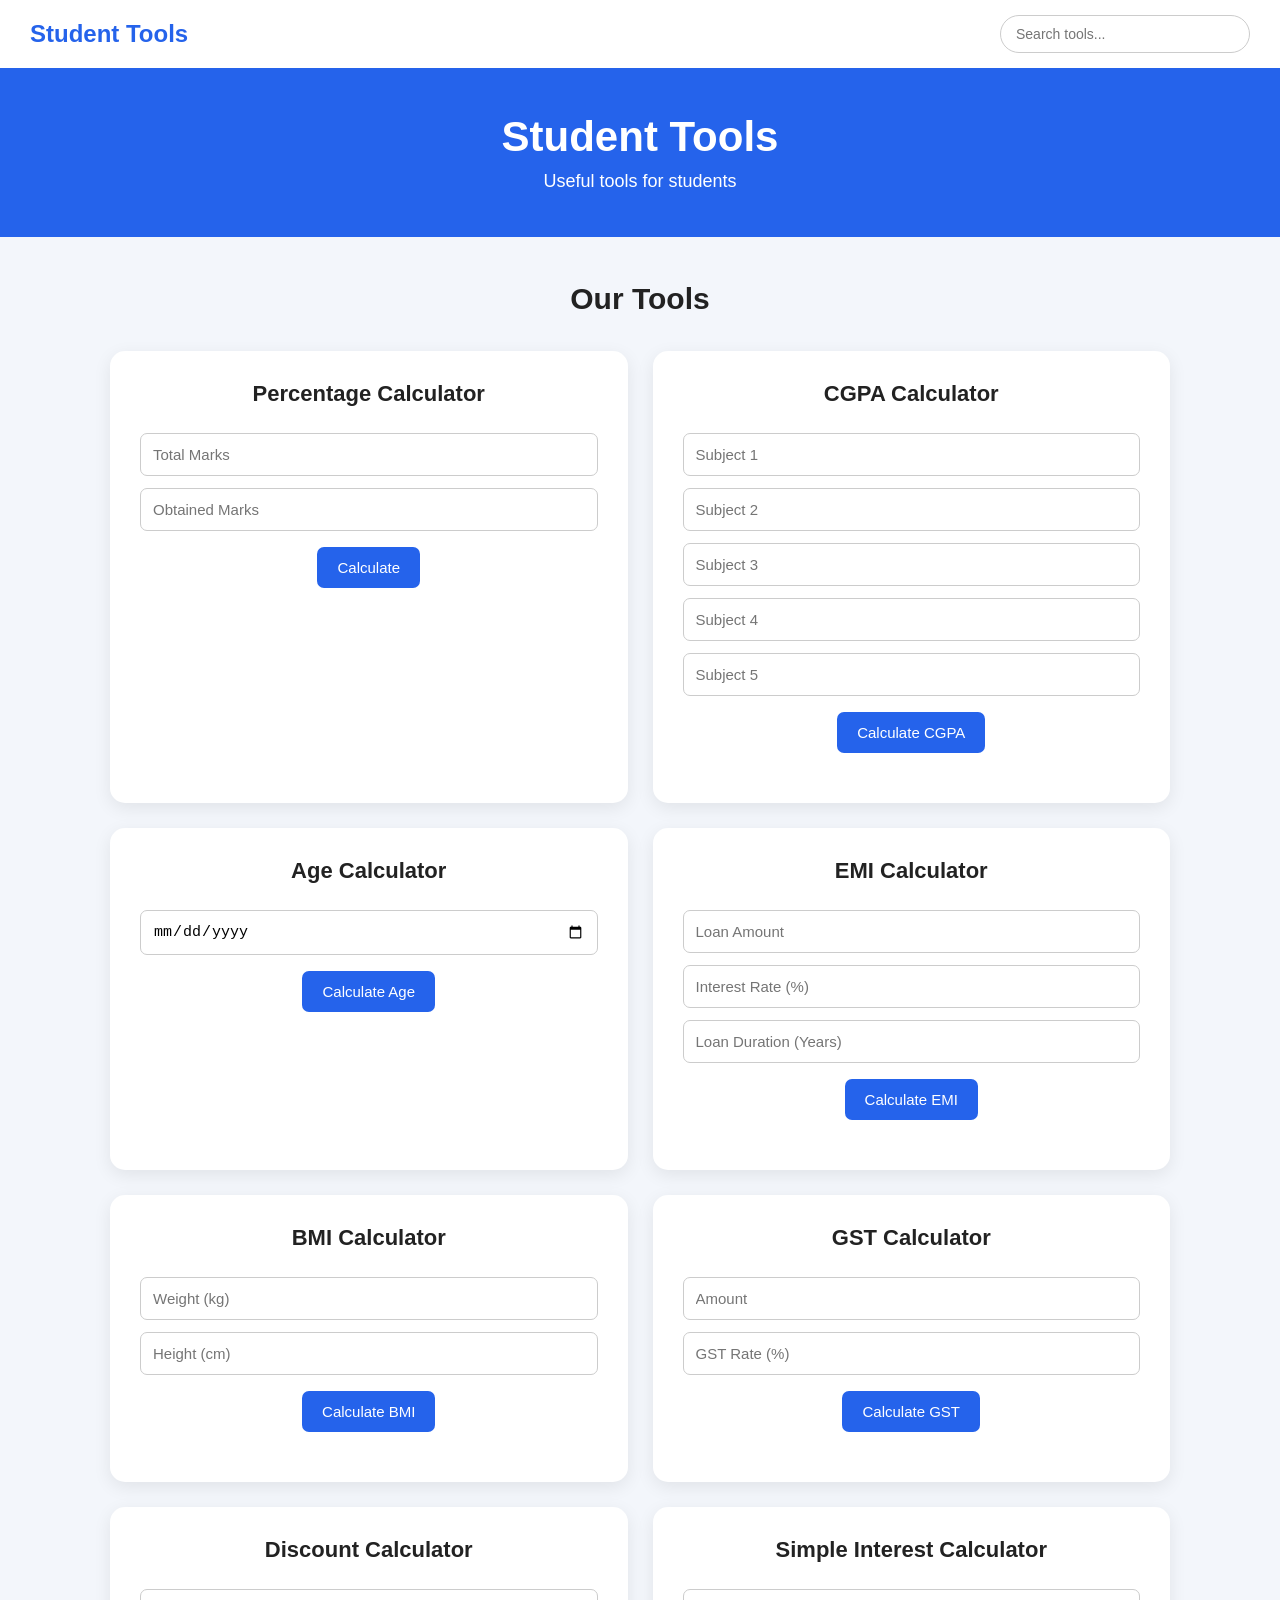
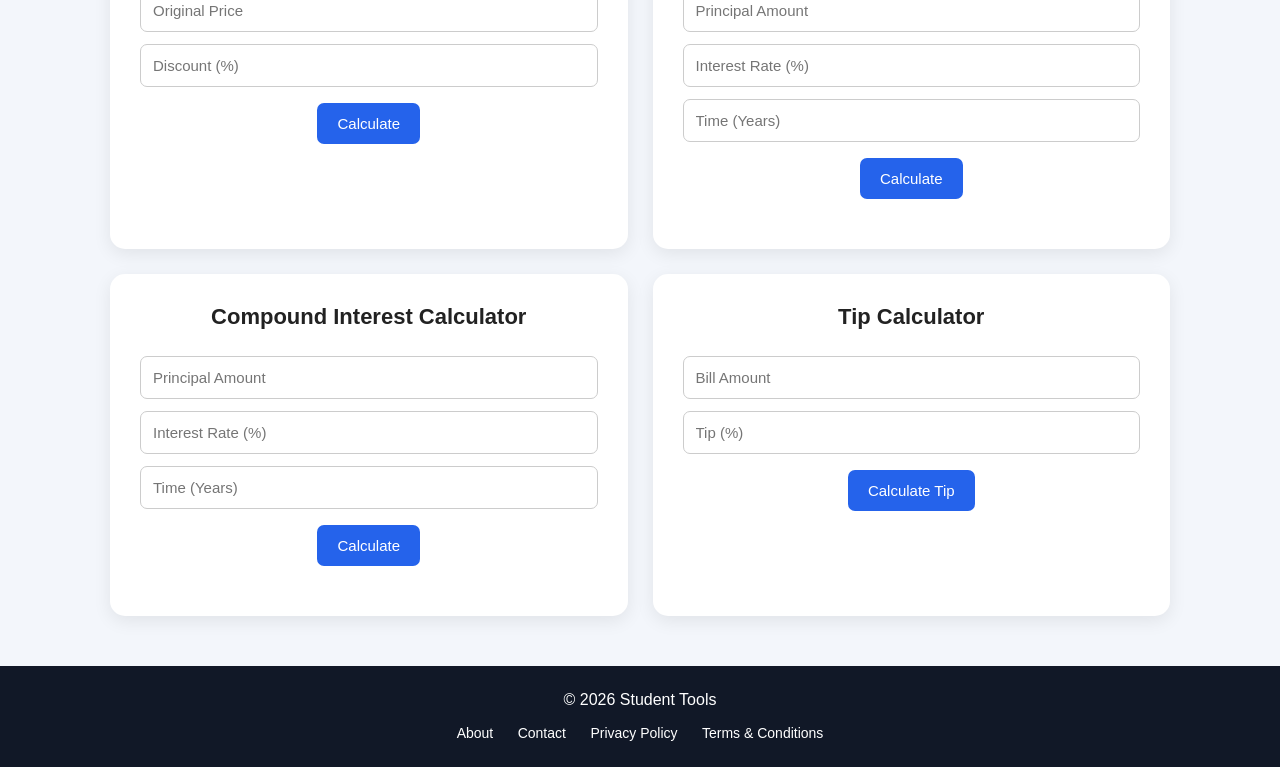
==== index.html @ ebe7ce73 "Add meta description to index.html Add meta description for SEO and clarity." ====
<!DOCTYPE html>
<html lang="en">
<head>
    <meta charset="UTF-8">
    <meta name="viewport" content="width=device-width, initial-scale=1.0">
    <title>Student Tools</title>
<meta name="description" content="Student Tools provides free online tools for students, including useful calculators, converters, study tools and productivity tools.">
    <link rel="stylesheet" href="style.css">
</head>

<body>
<nav>
    <h2>Student Tools</h2>

    <input type="text" id="searchBox" placeholder="Search tools...">
</nav>
    <header>
        <h1>Student Tools</h1>
        <p>Useful tools for students</p>
    </header>

    <main>

        <h2>Our Tools</h2>

        <div class="tools">

            <div class="tool">
    <h3>Percentage Calculator</h3>

    <input type="number" id="totalMarks" placeholder="Total Marks">

    <input type="number" id="obtainedMarks" placeholder="Obtained Marks">

    <button onclick="calculatePercentage()">Calculate</button>

    <h3 id="result"></h3>
</div>

            <div class="tool">
                <h3>CGPA Calculator</h3>
                <input type="number" id="marks1" placeholder="Subject 1">
<input type="number" id="marks2" placeholder="Subject 2">
<input type="number" id="marks3" placeholder="Subject 3">
<input type="number" id="marks4" placeholder="Subject 4">
<input type="number" id="marks5" placeholder="Subject 5">

<button onclick="calculateCGPA()">Calculate CGPA</button>

<h3 id="cgpaResult"></h3>
            </div>

            <div class="tool">
                <h3>Age Calculator</h3>
               <input type="date" id="birthDate">

<button onclick="calculateAge()">Calculate Age</button>

<h3 id="ageResult"></h3>
            </div>

            <div class="tool">
                <h3>EMI Calculator</h3>
               <input type="number" id="loanAmount" placeholder="Loan Amount">

<input type="number" id="interestRate" placeholder="Interest Rate (%)">

<input type="number" id="loanYears" placeholder="Loan Duration (Years)">

<button onclick="calculateEMI()">Calculate EMI</button>

<h3 id="emiResult"></h3>
            </div>
<div class="tool">
    <h3>BMI Calculator</h3>

    <input type="number" id="weight" placeholder="Weight (kg)">
    <input type="number" id="height" placeholder="Height (cm)">

    <button onclick="calculateBMI()">Calculate BMI</button>

    <h3 id="bmiResult"></h3>
</div>


<div class="tool">
    <h3>GST Calculator</h3>

    <input type="number" id="gstAmount" placeholder="Amount">
    <input type="number" id="gstRate" placeholder="GST Rate (%)">

    <button onclick="calculateGST()">Calculate GST</button>

    <h3 id="gstResult"></h3>
</div>


<div class="tool">
    <h3>Discount Calculator</h3>

    <input type="number" id="price" placeholder="Original Price">
    <input type="number" id="discount" placeholder="Discount (%)">

    <button onclick="calculateDiscount()">Calculate</button>

    <h3 id="discountResult"></h3>
</div>
<div class="tool">
    <h3>Simple Interest Calculator</h3>

    <input type="number" id="siPrincipal" placeholder="Principal Amount">
    <input type="number" id="siRate" placeholder="Interest Rate (%)">
    <input type="number" id="siTime" placeholder="Time (Years)">

    <button onclick="calculateSI()">Calculate</button>

    <h3 id="siResult"></h3>
</div>


<div class="tool">
    <h3>Compound Interest Calculator</h3>

    <input type="number" id="ciPrincipal" placeholder="Principal Amount">
    <input type="number" id="ciRate" placeholder="Interest Rate (%)">
    <input type="number" id="ciTime" placeholder="Time (Years)">

    <button onclick="calculateCI()">Calculate</button>

    <h3 id="ciResult"></h3>
</div>


<div class="tool">
    <h3>Tip Calculator</h3>

    <input type="number" id="billAmount" placeholder="Bill Amount">
    <input type="number" id="tipPercent" placeholder="Tip (%)">

    <button onclick="calculateTip()">Calculate Tip</button>

    <h3 id="tipResult"></h3>
</div>
        </div>

    </main>

   <footer>

    <p>© 2026 Student Tools</p>

    <div class="footer-links">
        <a href="about.html">About</a>
        <a href="contact.html">Contact</a>
        <a href="privacy.html">Privacy Policy</a>
        <a href="terms.html">Terms & Conditions</a>
    </div>

</footer>
<script src="script.js"></script>
</body>
</html>
---- style.css ----
* {
    margin: 0;
    padding: 0;
    box-sizing: border-box;
}

body {
    font-family: Arial, sans-serif;
    background-color: #f3f6fb;
    color: #222;
}

/* Header */

header {
    background-color: #2563eb;
    color: white;
    text-align: center;
    padding: 45px 20px;
}

header h1 {
    font-size: 42px;
    margin-bottom: 10px;
}

header p {
    font-size: 18px;
}

/* Main */

main {
    max-width: 1100px;
    margin: 45px auto;
    padding: 0 20px;
}

main h2 {
    text-align: center;
    font-size: 30px;
    margin-bottom: 35px;
}

/* Tools */

.tools {
    display: grid;
    grid-template-columns: repeat(2, 1fr);
    gap: 25px;
}

.tool {
    background-color: white;
    padding: 30px;
    border-radius: 15px;
    text-align: center;
    box-shadow: 0 5px 18px rgba(0, 0, 0, 0.08);
}

.tool h3 {
    font-size: 22px;
    margin-bottom: 20px;
}

/* Input */

.tool input {
    width: 100%;
    padding: 12px;
    margin: 6px 0;
    border: 1px solid #ccc;
    border-radius: 7px;
    font-size: 15px;
}

.tool input:focus {
    outline: none;
    border-color: #2563eb;
}

/* Button */

button {
    background-color: #2563eb;
    color: white;
    border: none;
    padding: 12px 20px;
    margin-top: 10px;
    border-radius: 7px;
    font-size: 15px;
    cursor: pointer;
}

button:hover {
    background-color: #1747b0;
}

/* Result */

.tool h3[id] {
    margin-top: 18px;
    color: #2563eb;
}

/* Footer */

footer {
    background-color: #111827;
    color: white;
    text-align: center;
    padding: 25px;
    margin-top: 50px;
}

/* Mobile */

@media (max-width: 700px) {

    .tools {
        grid-template-columns: 1fr;
    }

    header h1 {
        font-size: 32px;
    }

    main h2 {
        font-size: 26px;
    }

    .tool {
        padding: 25px 20px;
    }
}
nav {
    background-color: white;
    padding: 15px 30px;
    display: flex;
    justify-content: space-between;
    align-items: center;
    box-shadow: 0 2px 10px rgba(0, 0, 0, 0.08);
}

nav h2 {
    color: #2563eb;
}

#searchBox {
    width: 250px;
    padding: 10px 15px;
    border: 1px solid #ccc;
    border-radius: 20px;
    font-size: 14px;
}

#searchBox:focus {
    outline: none;
    border-color: #2563eb;
}

@media (max-width: 600px) {

    nav {
        flex-direction: column;
        gap: 12px;
    }

    #searchBox {
        width: 100%;
    }
}
.footer-links {
    margin-top: 15px;
}

.footer-links a {
    color: white;
    text-decoration: none;
    margin: 0 10px;
    font-size: 14px;
}

.footer-links a:hover {
    text-decoration: underline;
}
/* Mobile Responsive */
@media (max-width: 768px) {

    header h1 {
        font-size: 32px;
    }

    header p {
        font-size: 16px;
    }

    main {
        padding: 20px 10px;
    }

    .tools {
        grid-template-columns: 1fr;
        gap: 20px;
    }

    .tool {
        width: 100%;
    }

    input {
        width: 100%;
        box-sizing: border-box;
    }

    button {
        width: 100%;
    }

    footer {
        text-align: center;
        padding: 20px 10px;
    }
}
/* Tool Card Hover Effect */

.tool {
    transition: all 0.3s ease;
    cursor: pointer;
}

.tool:hover {
    transform: translateY(-8px);
    box-shadow: 0 12px 25px rgba(0, 0, 0, 0.15);
}
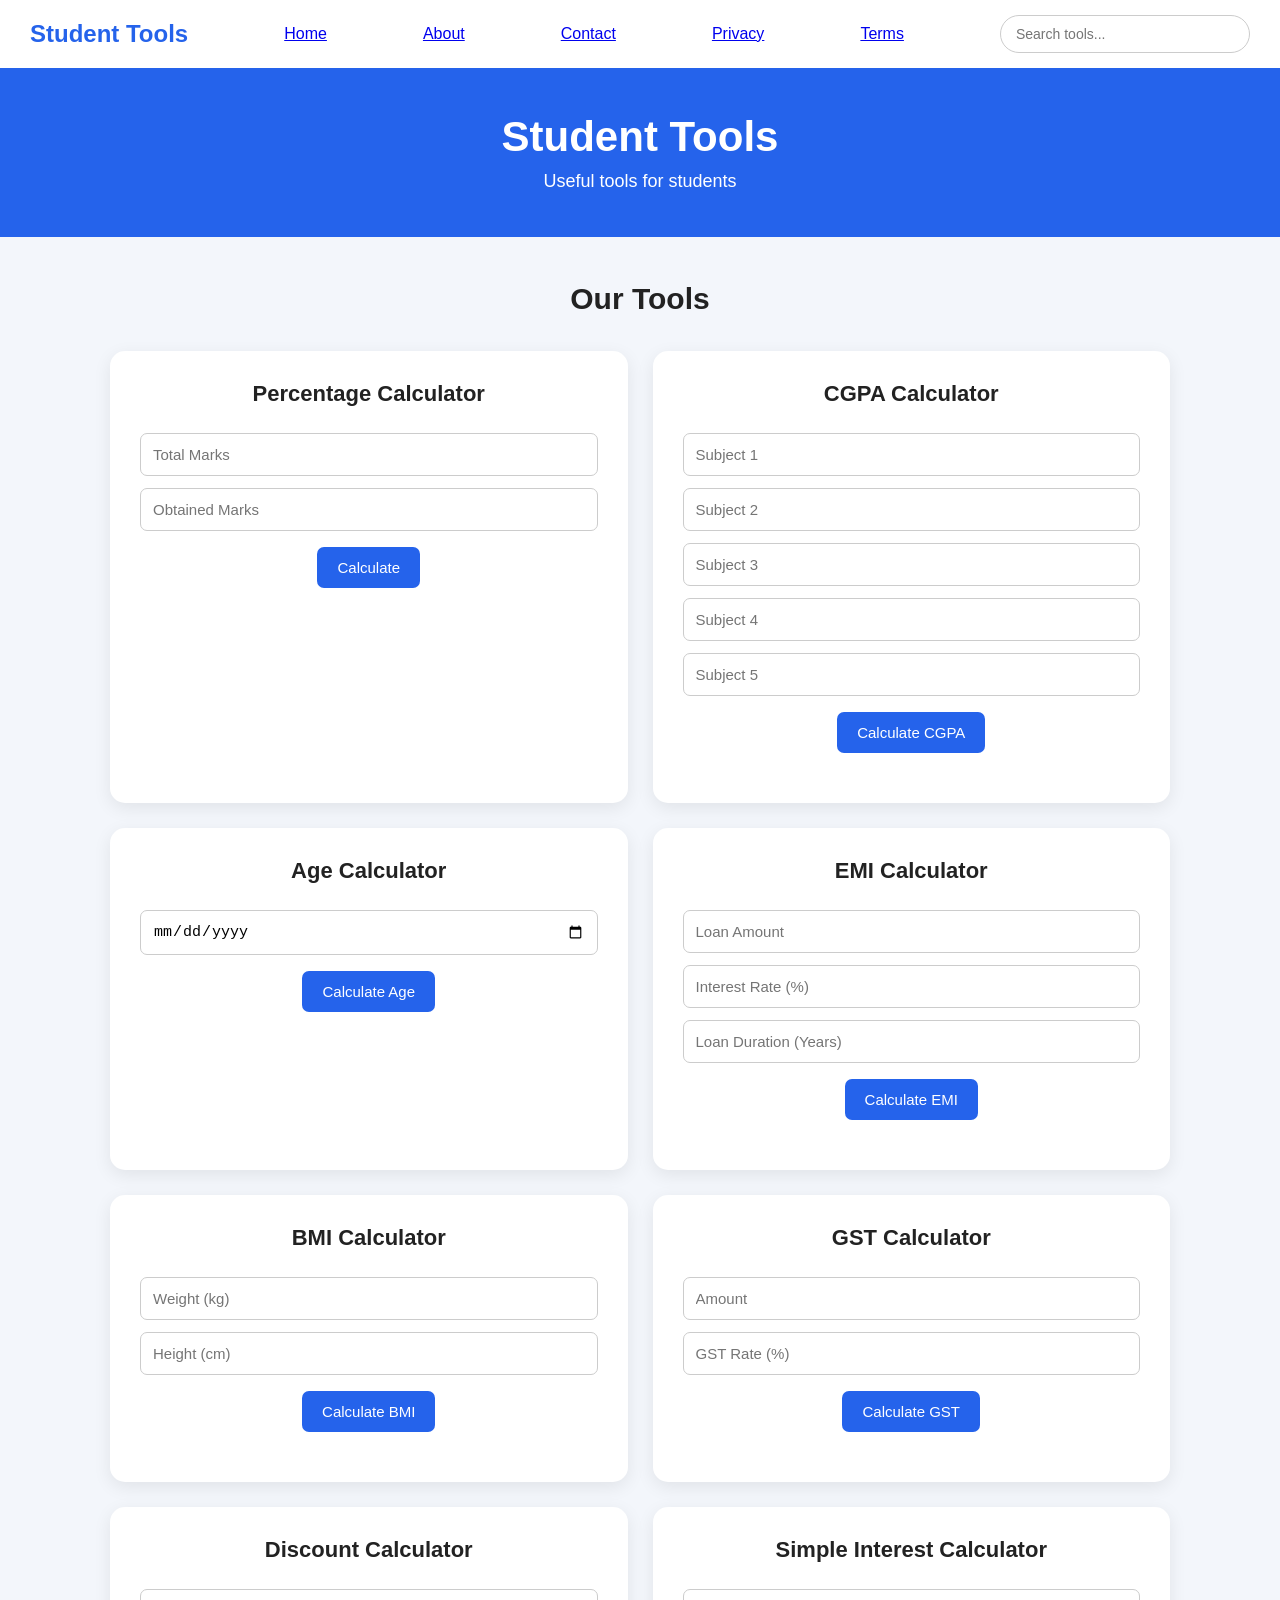
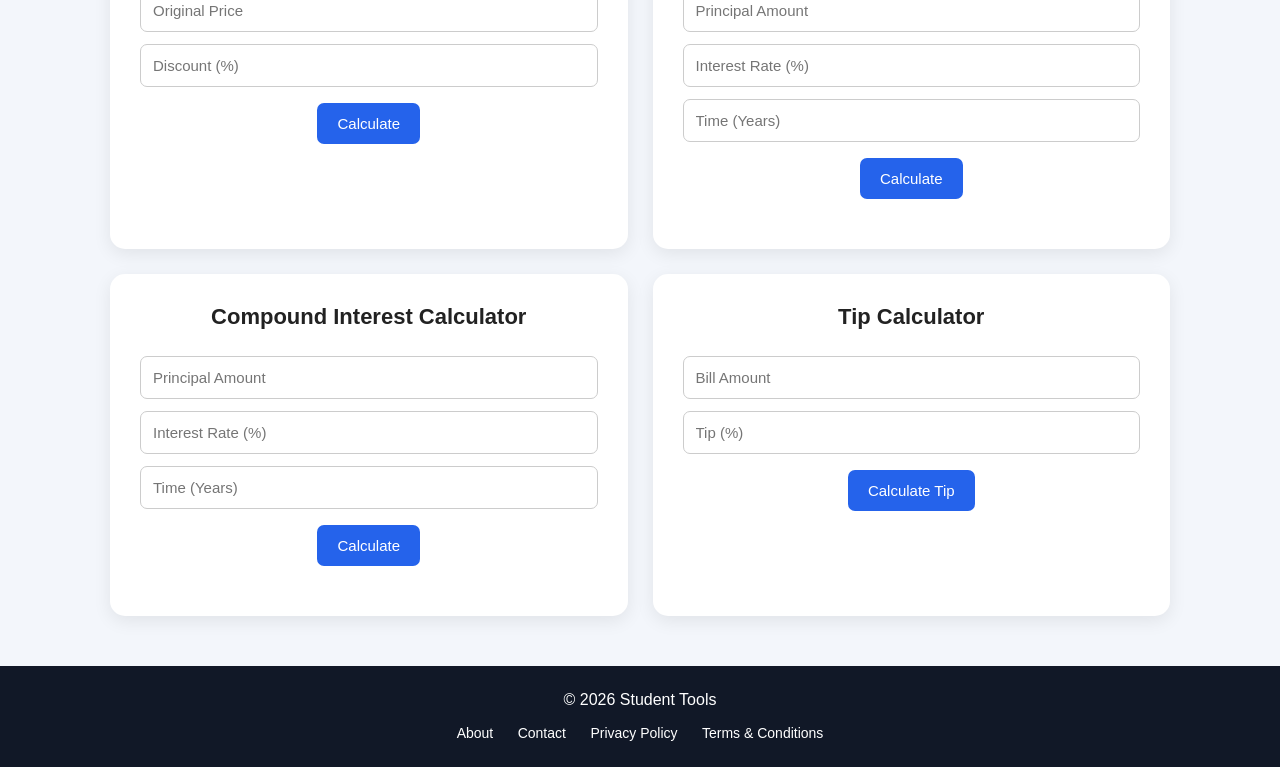
==== commit 49db7f16: "Add navigation links to index.html" ====
--- a/index.html
+++ b/index.html
@@ -3,15 +3,25 @@
 <head>
     <meta charset="UTF-8">
     <meta name="viewport" content="width=device-width, initial-scale=1.0">
-    <title>Student Tools</title>
-<meta name="description" content="Student Tools provides free online tools for students, including useful calculators, converters, study tools and productivity tools.">
+
+    <title>Student Tools - Free Online Tools for Students</title>
+
+    <meta name="description" content="Student Tools provides free online tools for students, including calculators, converters, study tools and productivity tools.">
+ <meta property="og:title" content="Student Tools - Free Online Tools for Students">
+<meta property="og:description" content="Free calculators, converters, study tools and productivity tools for students.">
+<meta property="og:url" content="https://student-tools2026.github.io/student-tools20226/">
+<link rel="canonical" href="https://student-tools2026.github.io/student-tools20226/">
     <link rel="stylesheet" href="style.css">
 </head>
 
 <body>
 <nav>
     <h2>Student Tools</h2>
-
+<a href="index.html">Home</a>
+<a href="about.html">About</a>
+<a href="contact.html">Contact</a>
+<a href="privacy.html">Privacy</a>
+<a href="terms.html">Terms</a>
     <input type="text" id="searchBox" placeholder="Search tools...">
 </nav>
     <header>
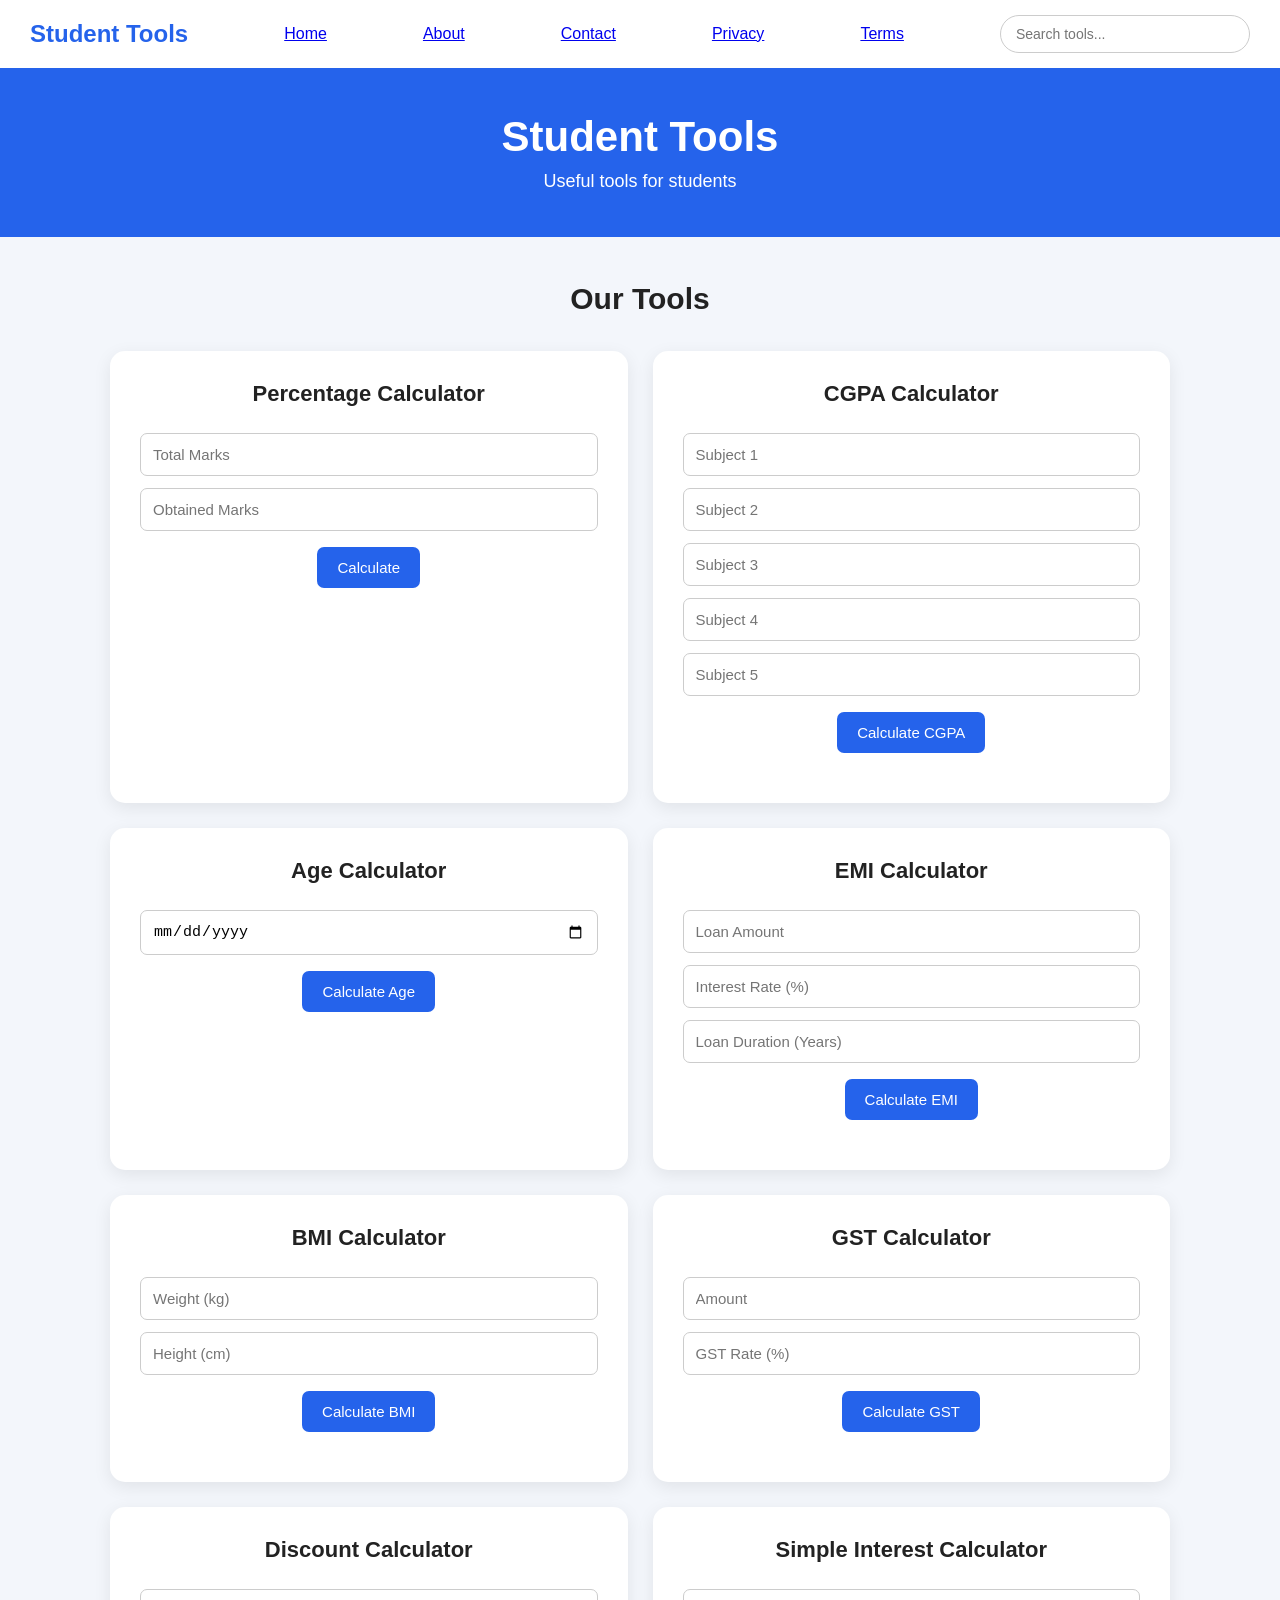
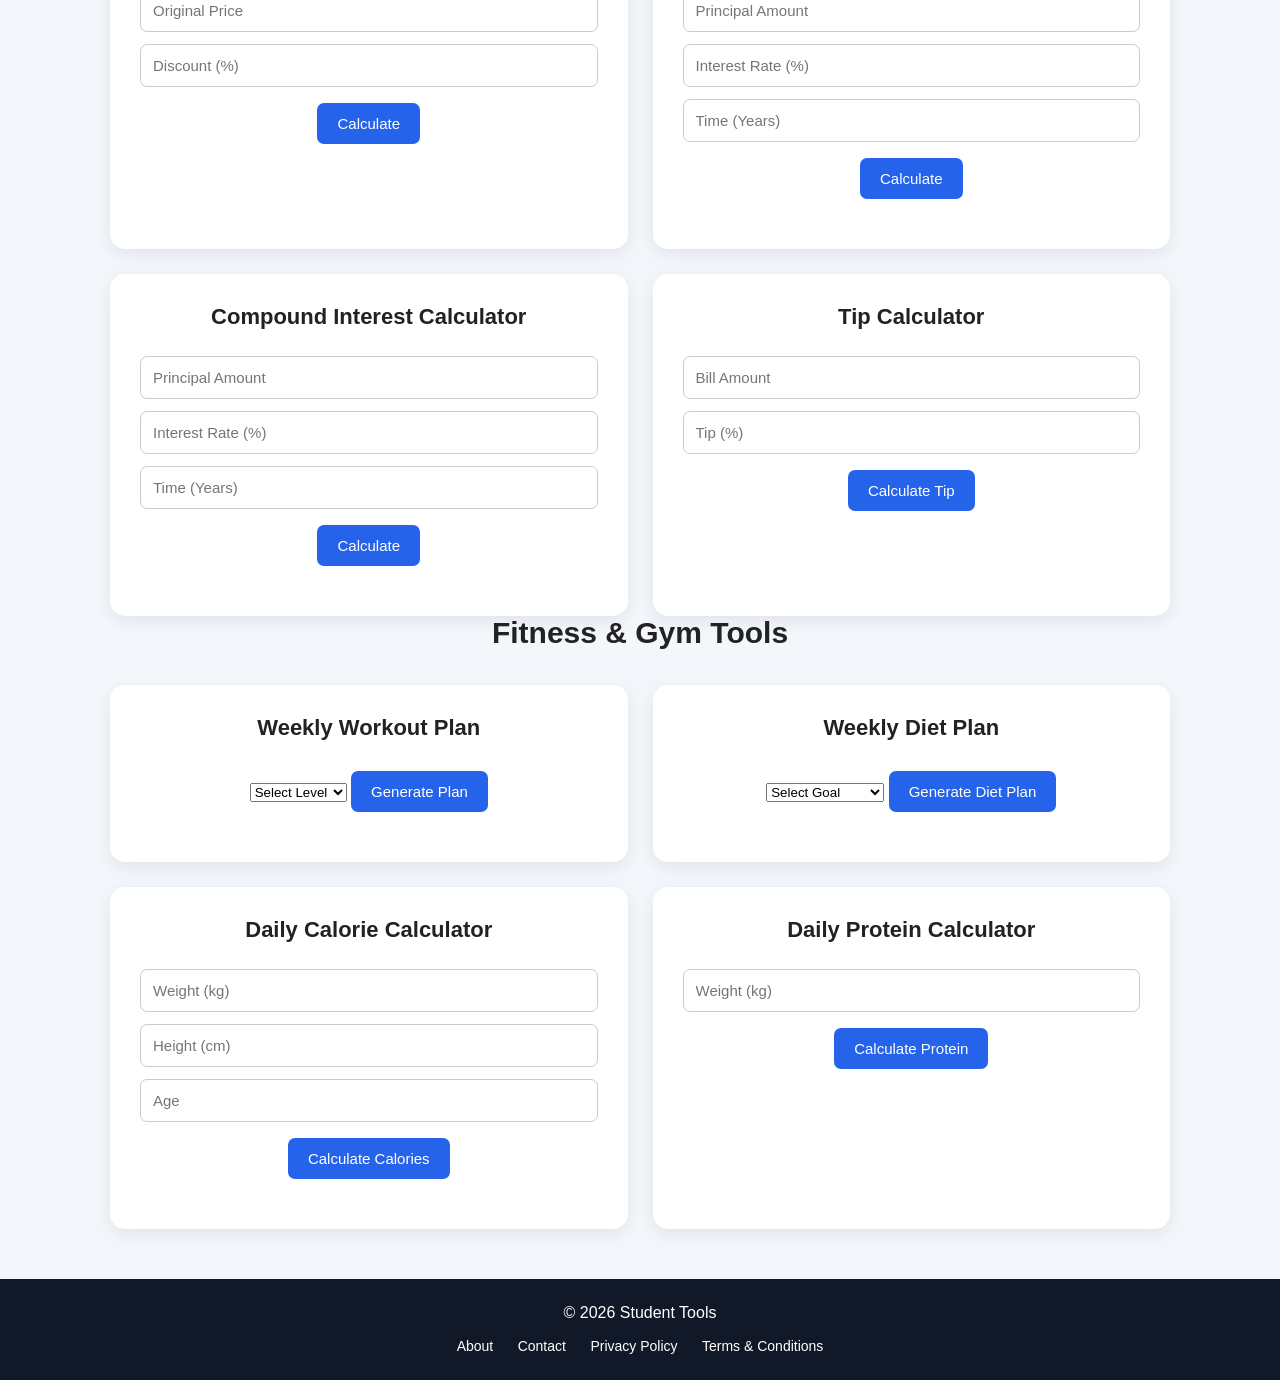
==== commit ce9ac948: "Add fitness and gym tools section to index.html" ====
--- a/index.html
+++ b/index.html
@@ -152,7 +152,71 @@
     <h3 id="tipResult"></h3>
 </div>
         </div>
-
+<!-- FITNESS & GYM TOOLS -->
+
+<h2>Fitness & Gym Tools</h2>
+
+<div class="tools">
+
+    <!-- Workout Plan -->
+    <div class="tool">
+        <h3>Weekly Workout Plan</h3>
+
+        <select id="workoutLevel">
+            <option value="">Select Level</option>
+            <option value="beginner">Beginner</option>
+            <option value="intermediate">Intermediate</option>
+            <option value="advanced">Advanced</option>
+        </select>
+
+        <button onclick="generateWorkout()">Generate Plan</button>
+
+        <h3 id="workoutResult"></h3>
+    </div>
+
+    <!-- Diet Plan -->
+    <div class="tool">
+        <h3>Weekly Diet Plan</h3>
+
+        <select id="dietGoal">
+            <option value="">Select Goal</option>
+            <option value="muscle">Muscle Gain</option>
+            <option value="fatloss">Fat Loss</option>
+            <option value="maintain">Maintain Weight</option>
+        </select>
+
+        <button onclick="generateDiet()">Generate Diet Plan</button>
+
+        <h3 id="dietResult"></h3>
+    </div>
+
+    <!-- Calorie Calculator -->
+    <div class="tool">
+        <h3>Daily Calorie Calculator</h3>
+
+        <input type="number" id="calorieWeight" placeholder="Weight (kg)">
+        <input type="number" id="calorieHeight" placeholder="Height (cm)">
+        <input type="number" id="calorieAge" placeholder="Age">
+
+        <button onclick="calculateCalories()">Calculate Calories</button>
+
+        <h3 id="calorieResult"></h3>
+    </div>
+
+    <!-- Protein Calculator -->
+    <div class="tool">
+        <h3>Daily Protein Calculator</h3>
+
+        <input type="number" id="proteinWeight" placeholder="Weight (kg)">
+
+        <button onclick="calculateProtein()">Calculate Protein</button>
+
+        <h3 id="proteinResult"></h3>
+    </div>
+
+</div>
+
+<!-- END FITNESS & GYM TOOLS -->
     </main>
 
    <footer>
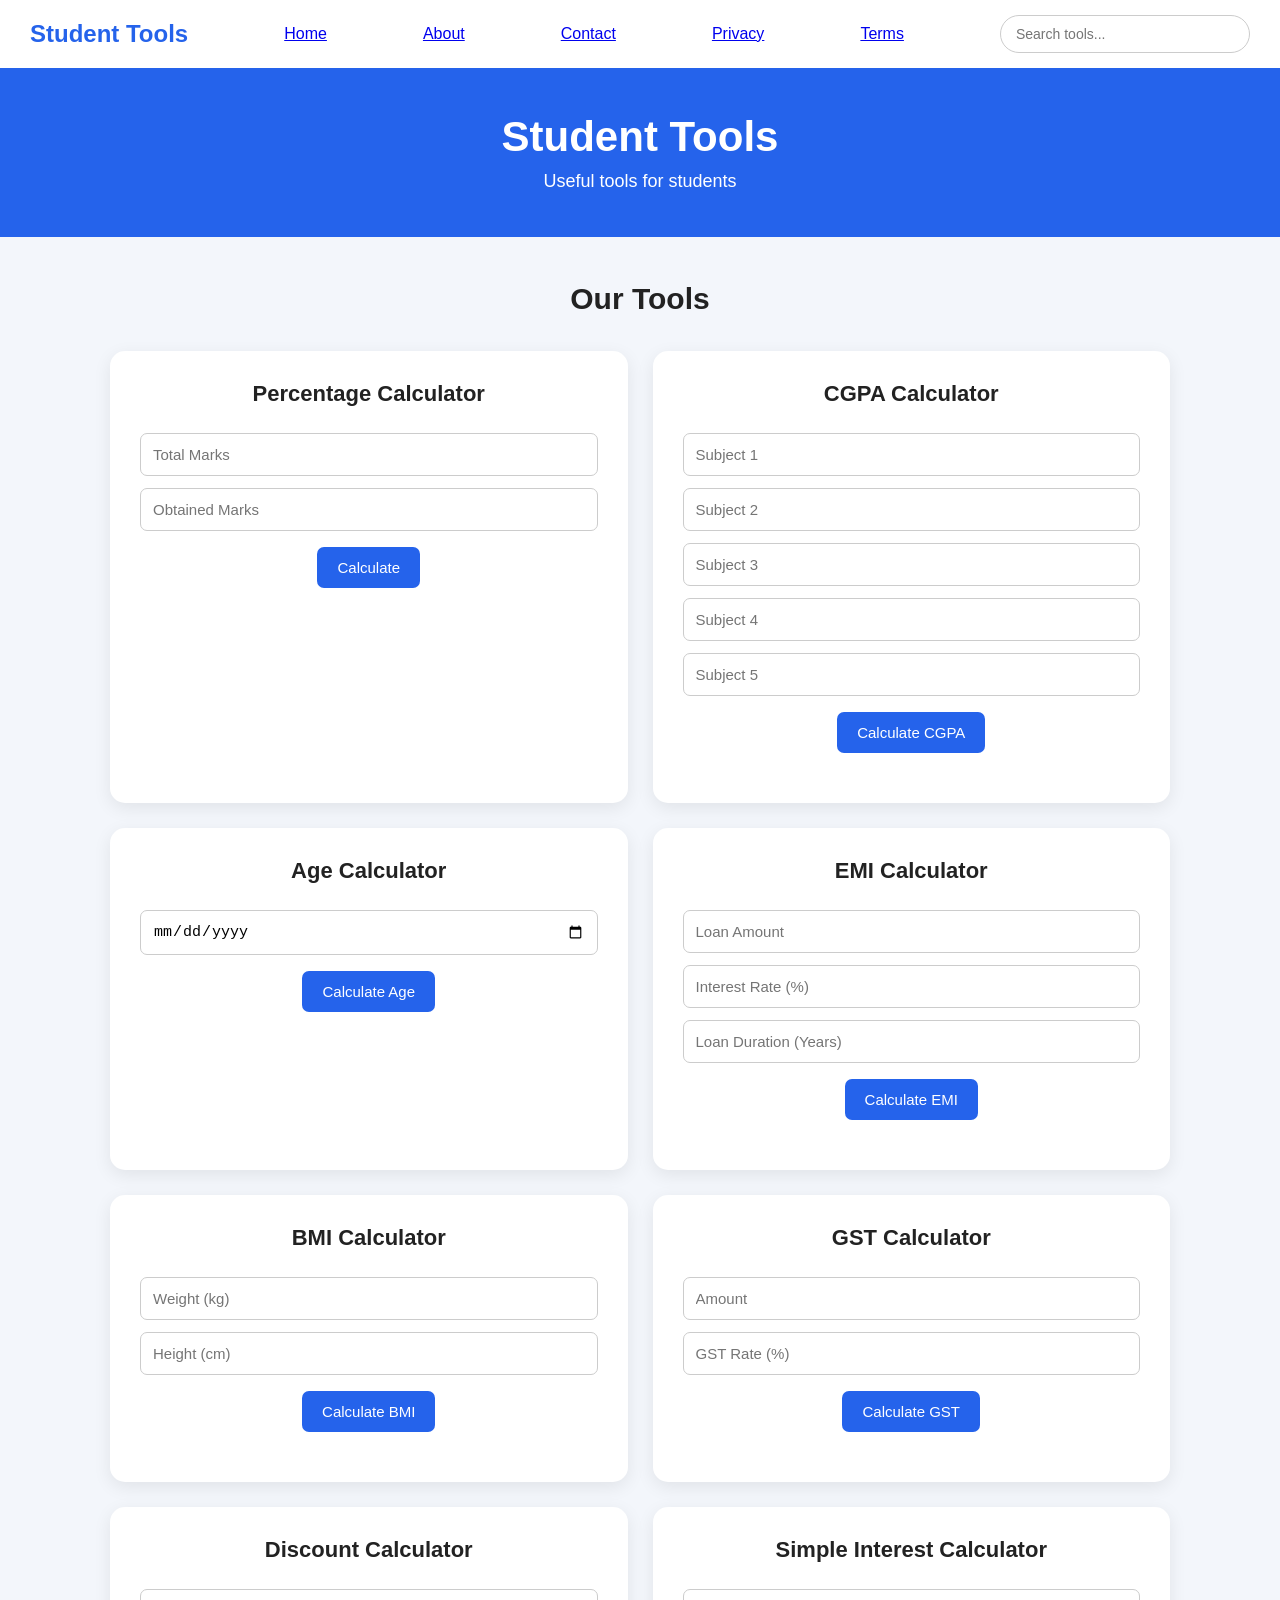
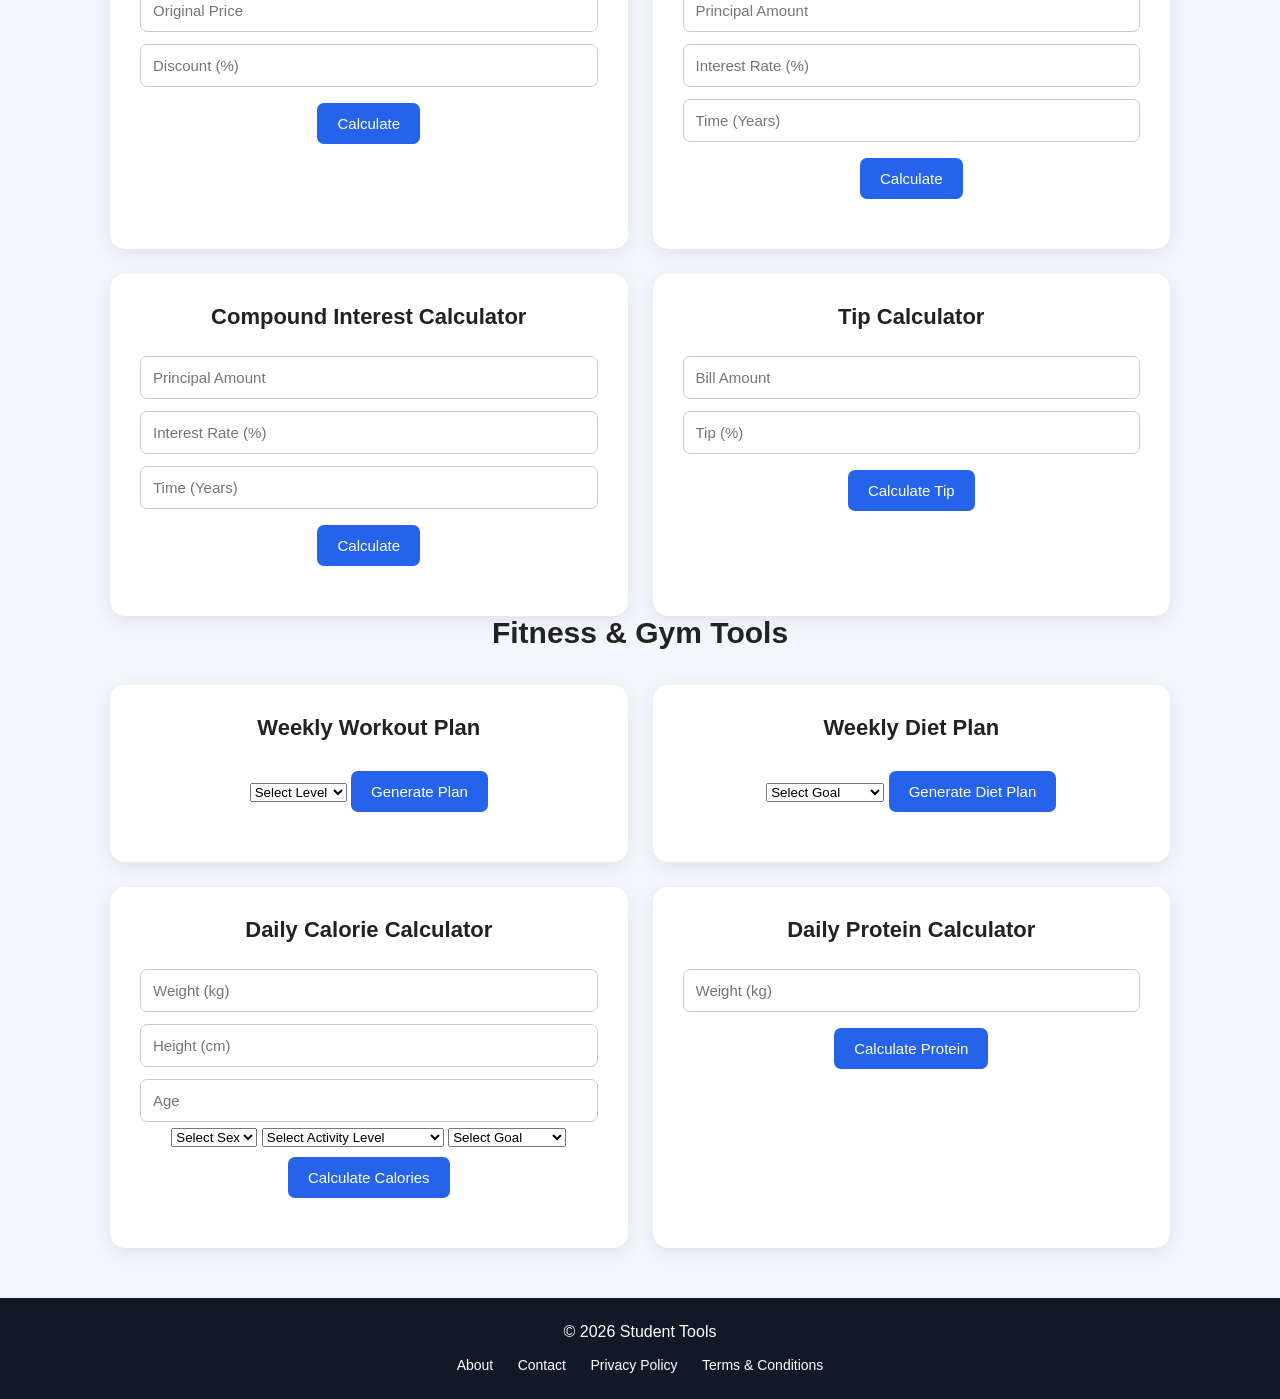
==== commit e85c792d: "Add select inputs for sex, activity level, and goal" ====
--- a/index.html
+++ b/index.html
@@ -197,6 +197,27 @@
         <input type="number" id="calorieWeight" placeholder="Weight (kg)">
         <input type="number" id="calorieHeight" placeholder="Height (cm)">
         <input type="number" id="calorieAge" placeholder="Age">
+     <select id="calorieSex">
+    <option value="">Select Sex</option>
+    <option value="male">Male</option>
+    <option value="female">Female</option>
+</select>
+
+<select id="activityLevel">
+    <option value="">Select Activity Level</option>
+    <option value="sedentary">Sedentary - Little Exercise</option>
+    <option value="light">Light - 1-3 Days/Week</option>
+    <option value="moderate">Moderate - 3-5 Days/Week</option>
+    <option value="active">Active - 6-7 Days/Week</option>
+    <option value="veryActive">Very Active - Hard Training</option>
+</select>
+
+<select id="calorieGoal">
+    <option value="">Select Goal</option>
+    <option value="maintain">Maintain Weight</option>
+    <option value="muscle">Muscle Gain</option>
+    <option value="fatloss">Fat Loss</option>
+</select>
 
         <button onclick="calculateCalories()">Calculate Calories</button>
 
